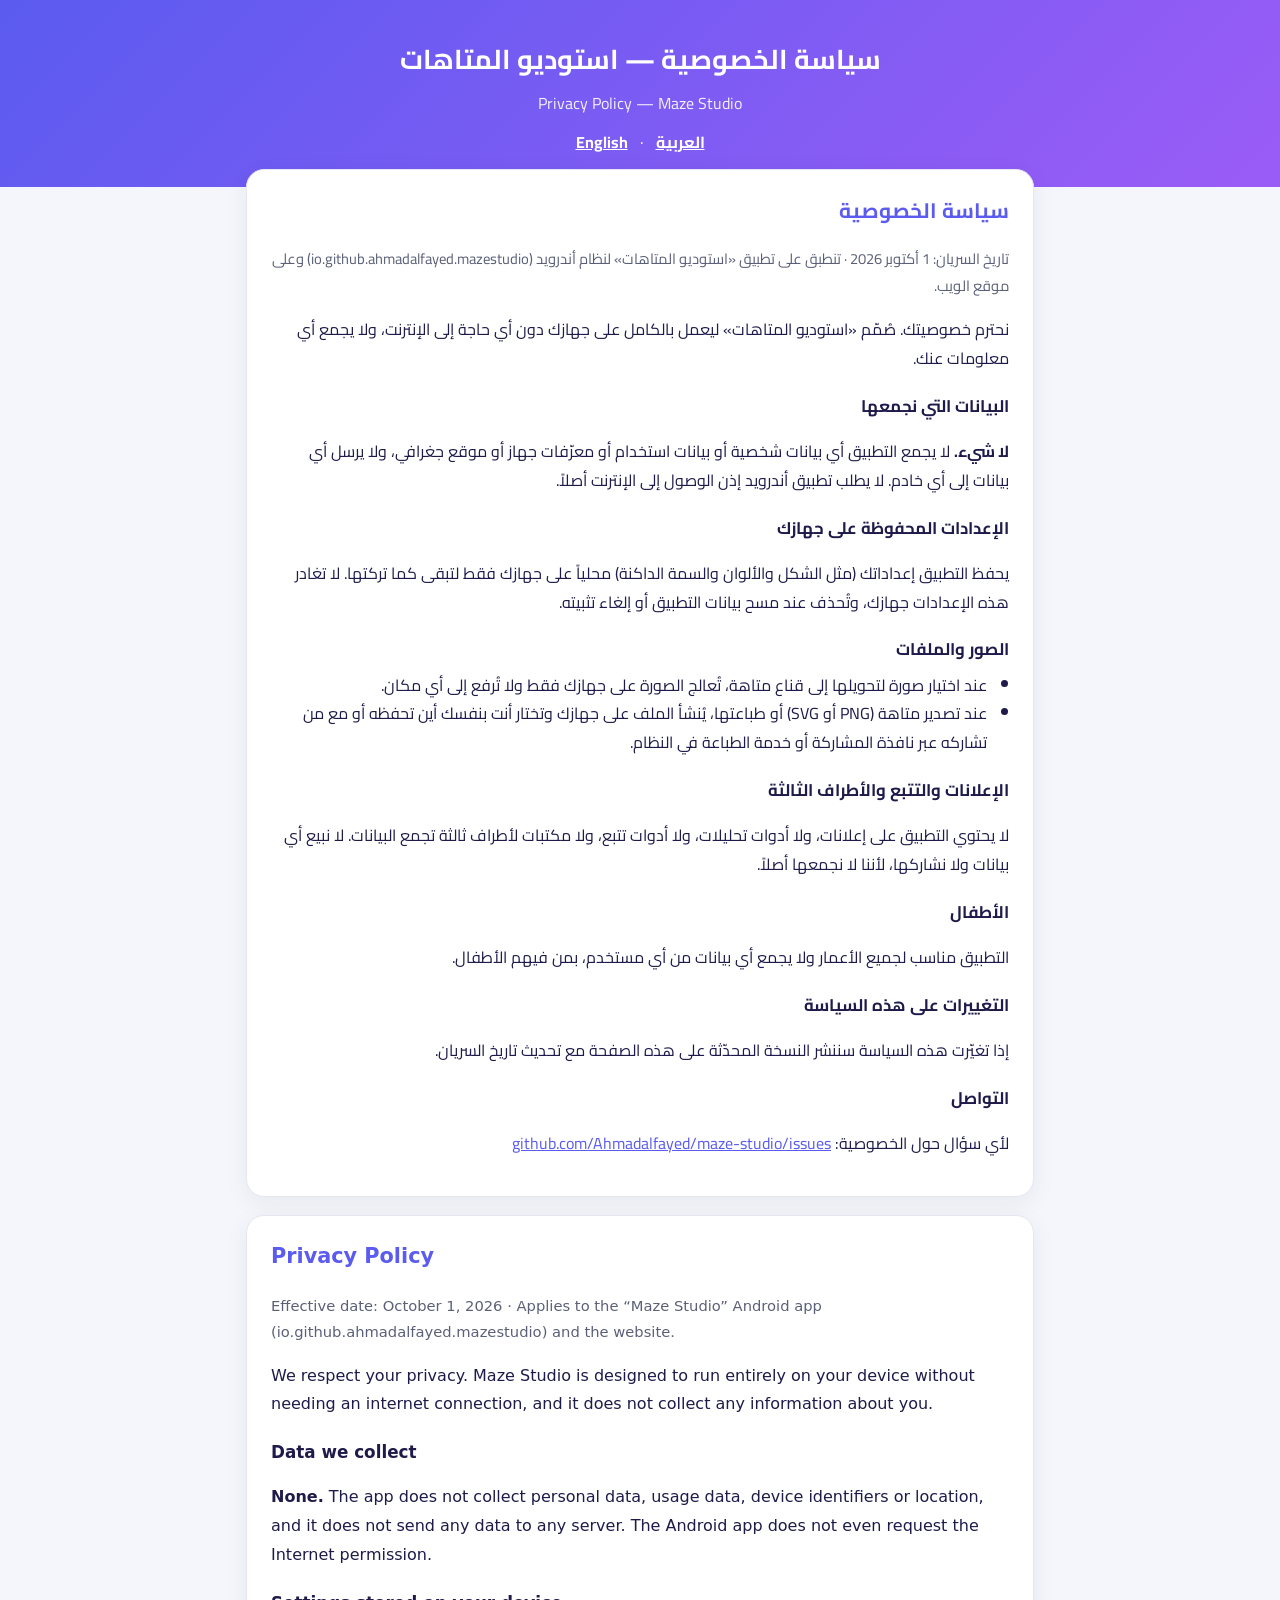
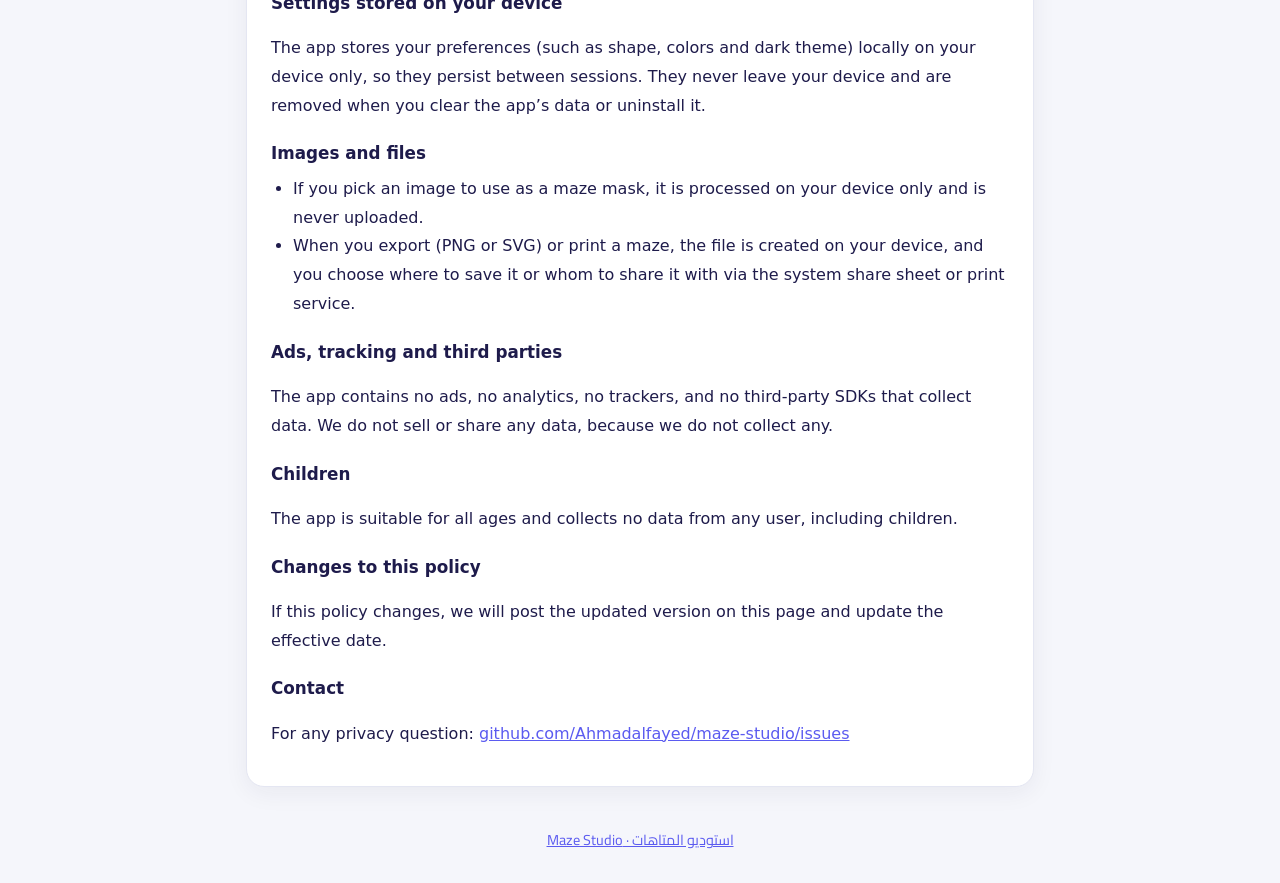
==== privacy.html @ 7af51b01 "Add privacy policy (AR/EN); use dark palette on first run with dark system theme" ====
<!DOCTYPE html>
<html lang="ar" dir="rtl">
<head>
  <meta charset="utf-8">
  <meta name="viewport" content="width=device-width, initial-scale=1, viewport-fit=cover">
  <title>سياسة الخصوصية — استوديو المتاهات | Privacy Policy — Maze Studio</title>
  <meta name="description" content="سياسة الخصوصية لتطبيق استوديو المتاهات: لا يجمع التطبيق أي بيانات. Privacy policy for Maze Studio: the app collects no data.">
  <meta name="theme-color" content="#4f46e5">
  <link rel="stylesheet" href="css/font.css">
  <style>
    :root { --bg:#f5f6fb; --card:#fff; --text:#1e1b4b; --muted:#5b6078; --line:#e4e6f2; --brand1:#5b5bf0; --brand2:#9b5cf6; }
    @media (prefers-color-scheme: dark) { :root { --bg:#070b16; --card:#0f1424; --text:#e8eaf6; --muted:#9aa1bd; --line:#1f2740; } }
    * { box-sizing: border-box; }
    body { margin:0; background:var(--bg); color:var(--text); font-family:'Cairo', system-ui, -apple-system, 'Segoe UI', Tahoma, sans-serif; line-height:1.8; }
    header { background:linear-gradient(135deg,var(--brand1),var(--brand2)); color:#fff; padding:36px 20px 30px; text-align:center; }
    header h1 { margin:0 0 4px; font-size:1.7rem; }
    header p { margin:0; opacity:.9; }
    main { max-width:820px; margin:-18px auto 40px; padding:0 16px; }
    section { background:var(--card); border:1px solid var(--line); border-radius:18px; padding:22px 24px; margin-bottom:18px; box-shadow:0 6px 24px rgba(30,27,75,.06); }
    h2 { margin-top:0; font-size:1.3rem; color:var(--brand1); }
    h3 { font-size:1.05rem; margin:18px 0 4px; }
    ul { padding-inline-start:22px; margin:6px 0; }
    .meta { color:var(--muted); font-size:.92rem; }
    a { color:var(--brand1); }
    nav { text-align:center; margin:10px 0 0; }
    nav a { color:#fff; font-weight:700; margin:0 8px; }
    [dir="ltr"] { text-align:left; font-family: system-ui, -apple-system, 'Segoe UI', Roboto, sans-serif; }
    footer { text-align:center; color:var(--muted); font-size:.9rem; padding-bottom:30px; }
  </style>
</head>
<body>
  <header>
    <h1>سياسة الخصوصية — استوديو المتاهات</h1>
    <p>Privacy Policy — Maze Studio</p>
    <nav><a href="#ar">العربية</a> · <a href="#en">English</a></nav>
  </header>
  <main>
    <section id="ar">
      <h2>سياسة الخصوصية</h2>
      <p class="meta">تاريخ السريان: 1 أكتوبر 2026 · تنطبق على تطبيق «استوديو المتاهات» لنظام أندرويد (io.github.ahmadalfayed.mazestudio) وعلى موقع الويب.</p>
      <p>نحترم خصوصيتك. صُمّم «استوديو المتاهات» ليعمل بالكامل على جهازك دون أي حاجة إلى الإنترنت، ولا يجمع أي معلومات عنك.</p>
      <h3>البيانات التي نجمعها</h3>
      <p><strong>لا شيء.</strong> لا يجمع التطبيق أي بيانات شخصية أو بيانات استخدام أو معرّفات جهاز أو موقع جغرافي، ولا يرسل أي بيانات إلى أي خادم. لا يطلب تطبيق أندرويد إذن الوصول إلى الإنترنت أصلاً.</p>
      <h3>الإعدادات المحفوظة على جهازك</h3>
      <p>يحفظ التطبيق إعداداتك (مثل الشكل والألوان والسمة الداكنة) محلياً على جهازك فقط لتبقى كما تركتها. لا تغادر هذه الإعدادات جهازك، وتُحذف عند مسح بيانات التطبيق أو إلغاء تثبيته.</p>
      <h3>الصور والملفات</h3>
      <ul>
        <li>عند اختيار صورة لتحويلها إلى قناع متاهة، تُعالج الصورة على جهازك فقط ولا تُرفع إلى أي مكان.</li>
        <li>عند تصدير متاهة (PNG أو SVG) أو طباعتها، يُنشأ الملف على جهازك وتختار أنت بنفسك أين تحفظه أو مع من تشاركه عبر نافذة المشاركة أو خدمة الطباعة في النظام.</li>
      </ul>
      <h3>الإعلانات والتتبع والأطراف الثالثة</h3>
      <p>لا يحتوي التطبيق على إعلانات، ولا أدوات تحليلات، ولا أدوات تتبع، ولا مكتبات لأطراف ثالثة تجمع البيانات. لا نبيع أي بيانات ولا نشاركها، لأننا لا نجمعها أصلاً.</p>
      <h3>الأطفال</h3>
      <p>التطبيق مناسب لجميع الأعمار ولا يجمع أي بيانات من أي مستخدم، بمن فيهم الأطفال.</p>
      <h3>التغييرات على هذه السياسة</h3>
      <p>إذا تغيّرت هذه السياسة سننشر النسخة المحدّثة على هذه الصفحة مع تحديث تاريخ السريان.</p>
      <h3>التواصل</h3>
      <p>لأي سؤال حول الخصوصية: <a href="https://github.com/Ahmadalfayed/maze-studio/issues">github.com/Ahmadalfayed/maze-studio/issues</a></p>
    </section>

    <section id="en" dir="ltr" lang="en">
      <h2>Privacy Policy</h2>
      <p class="meta">Effective date: October 1, 2026 · Applies to the “Maze Studio” Android app (io.github.ahmadalfayed.mazestudio) and the website.</p>
      <p>We respect your privacy. Maze Studio is designed to run entirely on your device without needing an internet connection, and it does not collect any information about you.</p>
      <h3>Data we collect</h3>
      <p><strong>None.</strong> The app does not collect personal data, usage data, device identifiers or location, and it does not send any data to any server. The Android app does not even request the Internet permission.</p>
      <h3>Settings stored on your device</h3>
      <p>The app stores your preferences (such as shape, colors and dark theme) locally on your device only, so they persist between sessions. They never leave your device and are removed when you clear the app’s data or uninstall it.</p>
      <h3>Images and files</h3>
      <ul>
        <li>If you pick an image to use as a maze mask, it is processed on your device only and is never uploaded.</li>
        <li>When you export (PNG or SVG) or print a maze, the file is created on your device, and you choose where to save it or whom to share it with via the system share sheet or print service.</li>
      </ul>
      <h3>Ads, tracking and third parties</h3>
      <p>The app contains no ads, no analytics, no trackers, and no third-party SDKs that collect data. We do not sell or share any data, because we do not collect any.</p>
      <h3>Children</h3>
      <p>The app is suitable for all ages and collects no data from any user, including children.</p>
      <h3>Changes to this policy</h3>
      <p>If this policy changes, we will post the updated version on this page and update the effective date.</p>
      <h3>Contact</h3>
      <p>For any privacy question: <a href="https://github.com/Ahmadalfayed/maze-studio/issues">github.com/Ahmadalfayed/maze-studio/issues</a></p>
    </section>
  </main>
  <footer><a href="./">استوديو المتاهات · Maze Studio</a></footer>
</body>
</html>
---- css/font.css ----
/* خط Cairo (SIL Open Font License 1.1 — انظر fonts/OFL.txt)
   مضمَّن بصيغة base64 كي يعمل الخط دون إنترنت وحتى عند الفتح من file:// */
@font-face {
  font-family: "Cairo";
  font-style: normal;
  font-weight: 200 1000;
  font-display: swap;
  src: url([data-uri]) format("woff2");
}
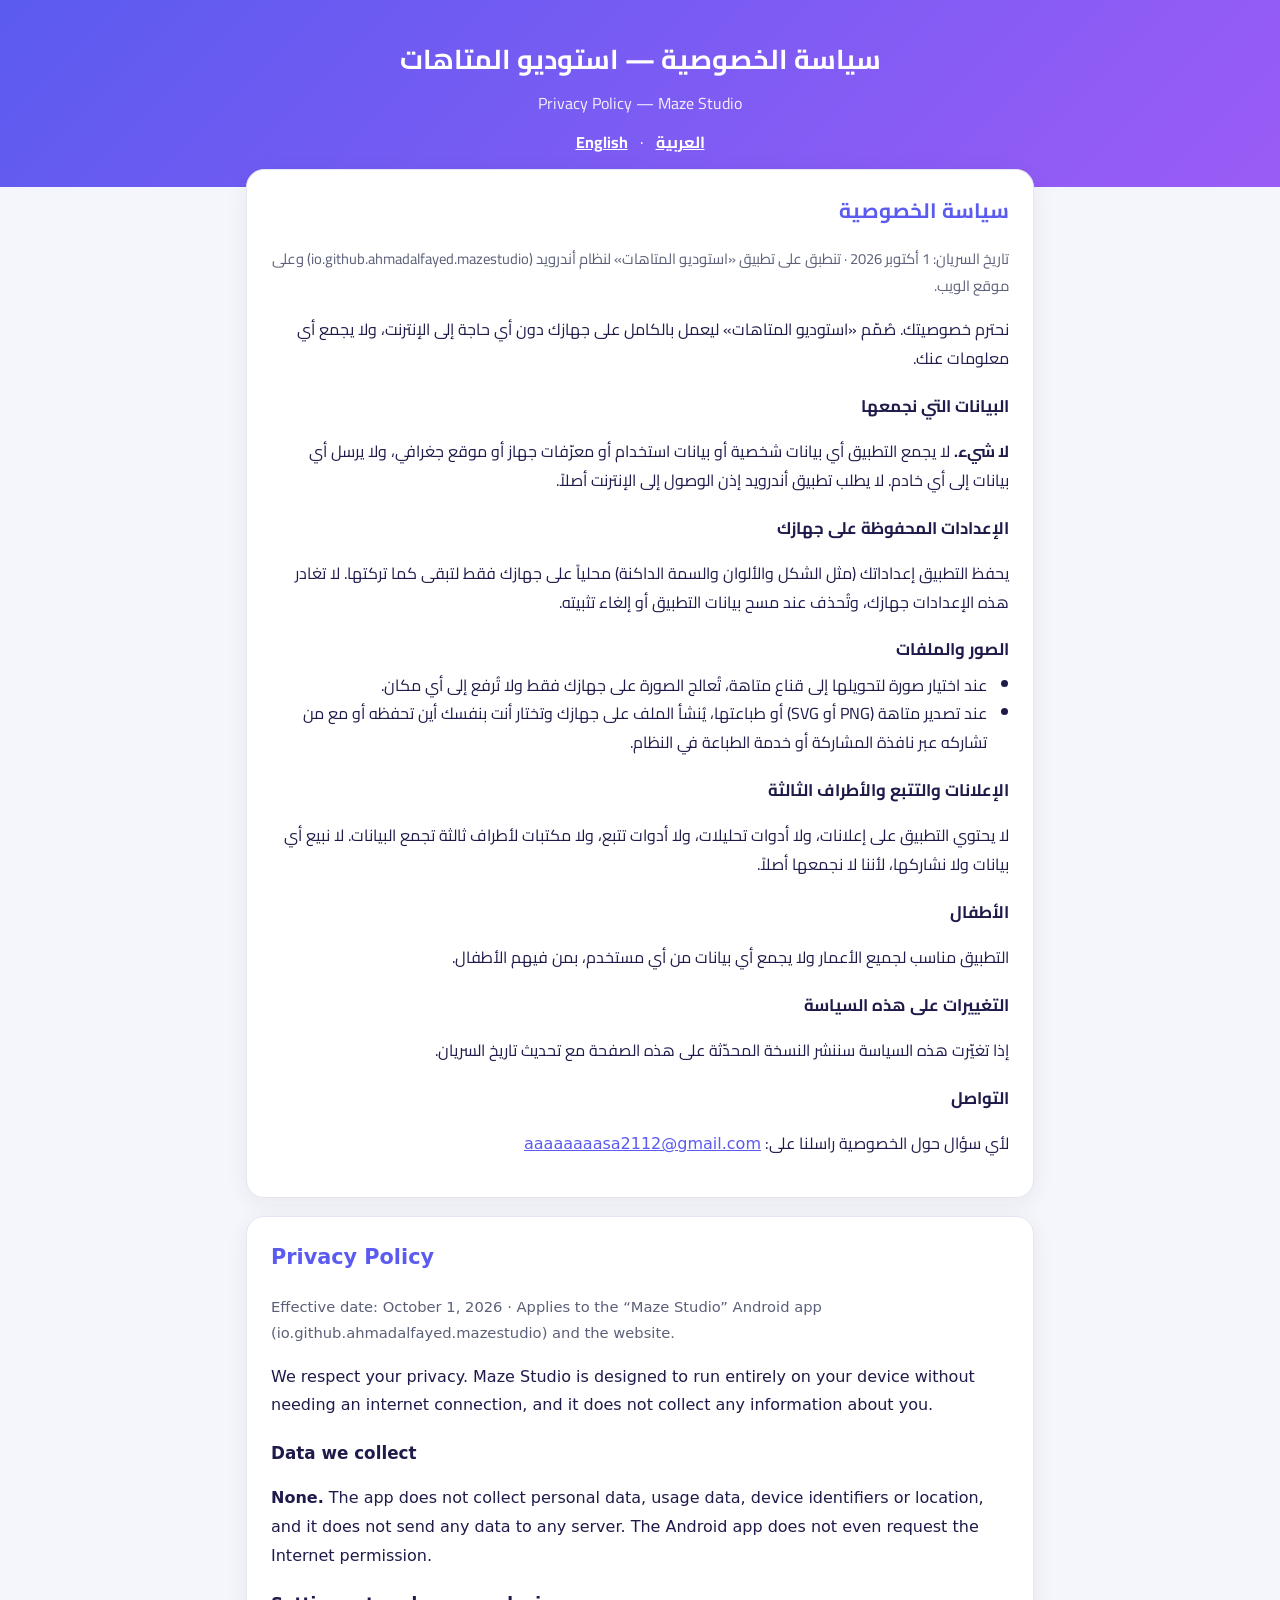
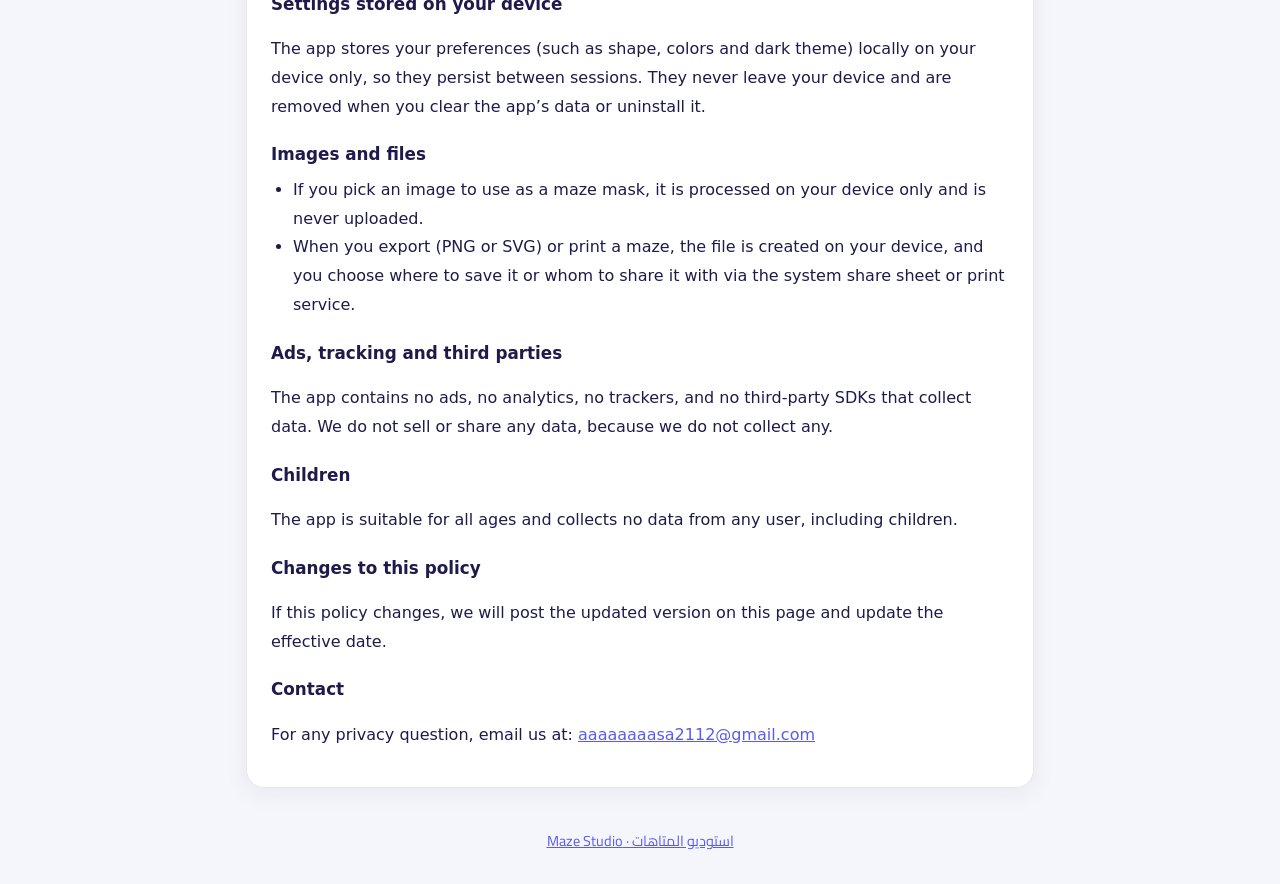
==== commit 572489ca: "Privacy policy: contact email" ====
--- a/privacy.html
+++ b/privacy.html
@@ -55,7 +55,7 @@
       <h3>التغييرات على هذه السياسة</h3>
       <p>إذا تغيّرت هذه السياسة سننشر النسخة المحدّثة على هذه الصفحة مع تحديث تاريخ السريان.</p>
       <h3>التواصل</h3>
-      <p>لأي سؤال حول الخصوصية: <a href="https://github.com/Ahmadalfayed/maze-studio/issues">github.com/Ahmadalfayed/maze-studio/issues</a></p>
+      <p>لأي سؤال حول الخصوصية راسلنا على: <a href="mailto:aaaaaaaasa2112@gmail.com" dir="ltr">aaaaaaaasa2112@gmail.com</a></p>
     </section>
 
     <section id="en" dir="ltr" lang="en">
@@ -78,7 +78,7 @@
       <h3>Changes to this policy</h3>
       <p>If this policy changes, we will post the updated version on this page and update the effective date.</p>
       <h3>Contact</h3>
-      <p>For any privacy question: <a href="https://github.com/Ahmadalfayed/maze-studio/issues">github.com/Ahmadalfayed/maze-studio/issues</a></p>
+      <p>For any privacy question, email us at: <a href="mailto:aaaaaaaasa2112@gmail.com">aaaaaaaasa2112@gmail.com</a></p>
     </section>
   </main>
   <footer><a href="./">استوديو المتاهات · Maze Studio</a></footer>
